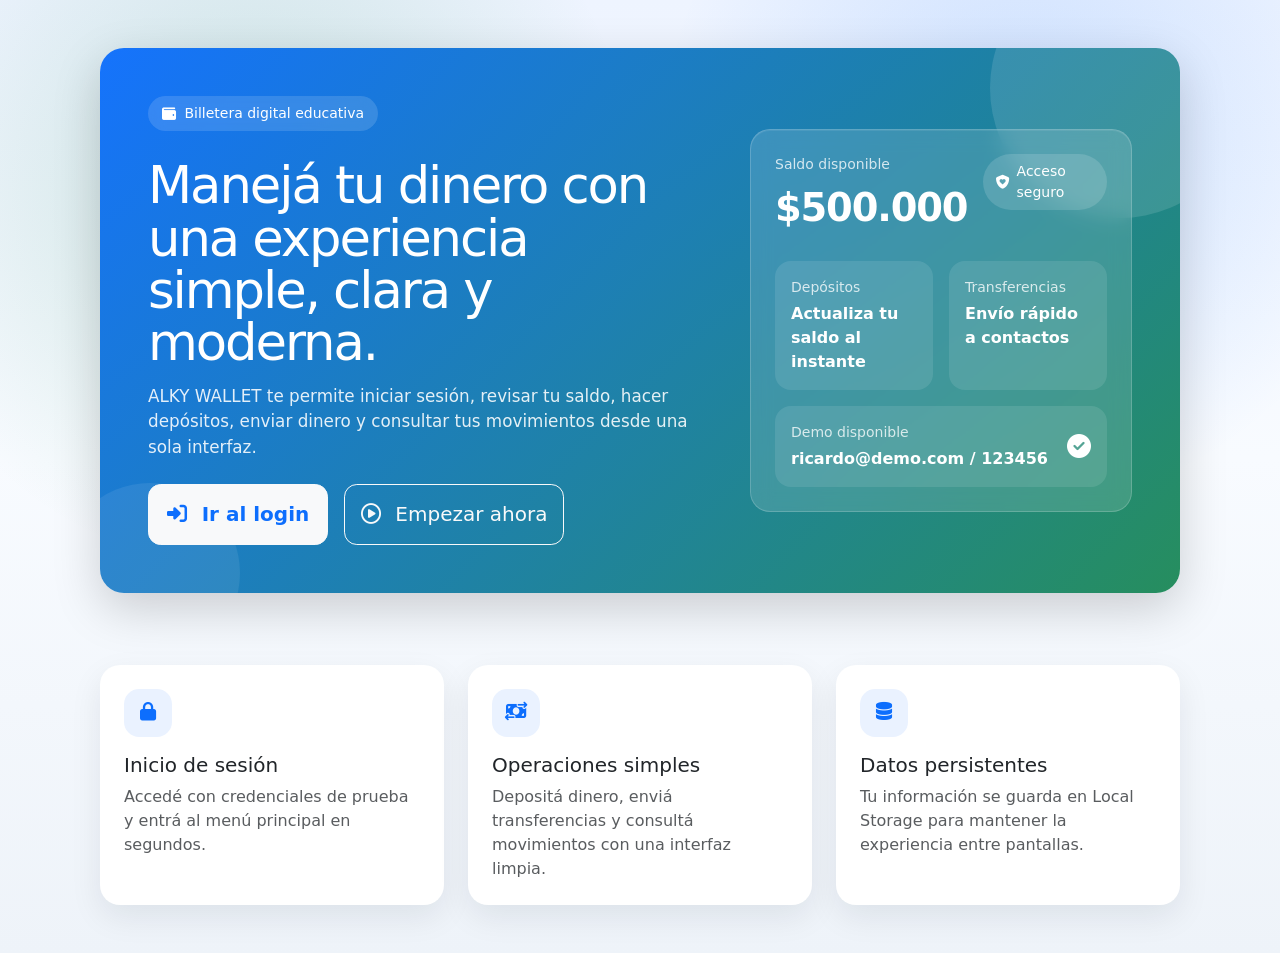
==== index.html @ ae3e5fb2 "Agregando index.html" ====
<!DOCTYPE html>
<html lang="es">
<head>
    <meta charset="UTF-8">
    <meta name="viewport" content="width=device-width, initial-scale=1">
    <title>ALKY WALLET</title>

    <link href="https://cdn.jsdelivr.net/npm/bootstrap@5.3.3/dist/css/bootstrap.min.css" rel="stylesheet">
    <link rel="stylesheet" href="https://cdnjs.cloudflare.com/ajax/libs/font-awesome/6.5.2/css/all.min.css">
    <link rel="stylesheet" href="./assets/css/style.css">
</head>
<body data-page="home">

<main class="container hero-shell py-4 py-md-5">
    <section class="card hero-card shadow-lg">
        <div class="card-body p-4 p-md-5">
            <div class="row align-items-center g-4 g-lg-5 hero-content">
                <div class="col-lg-7">
                    <span class="hero-badge mb-3">
                        <i class="fa-solid fa-wallet"></i>
                        Billetera digital educativa
                    </span>

                    <h1 class="hero-title">
                        Manejá tu dinero con una experiencia simple, clara y moderna.
                    </h1>

                    <p class="hero-copy mb-4">
                        ALKY WALLET te permite iniciar sesión, revisar tu saldo, hacer depósitos, enviar dinero y consultar tus movimientos desde una sola interfaz.
                    </p>

                    <div class="hero-actions d-flex flex-column flex-sm-row gap-3">
                        <a href="./login.html" class="btn btn-light btn-lg text-primary fw-semibold">
                            <i class="fa-solid fa-right-to-bracket me-2"></i>
                            Ir al login
                        </a>

                        <a href="./login.html" class="btn btn-outline-light btn-lg">
                            <i class="fa-regular fa-circle-play me-2"></i>
                            Empezar ahora
                        </a>
                    </div>
                </div>

                <div class="col-lg-5">
                    <div class="hero-preview p-4 p-md-4">
                        <div class="d-flex justify-content-between align-items-start gap-3 mb-4">
                            <div>
                                <div class="mini-label mb-1">Saldo disponible</div>
                                <div class="mini-amount">$500.000</div>
                            </div>

                            <div class="mini-pill">
                                <i class="fa-solid fa-shield-heart"></i>
                                Acceso seguro
                            </div>
                        </div>

                        <div class="row g-3">
                            <div class="col-6">
                                <div class="bg-white bg-opacity-10 rounded-4 p-3 h-100">
                                    <div class="mini-label mb-1">Depósitos</div>
                                    <div class="fw-semibold">Actualiza tu saldo al instante</div>
                                </div>
                            </div>

                            <div class="col-6">
                                <div class="bg-white bg-opacity-10 rounded-4 p-3 h-100">
                                    <div class="mini-label mb-1">Transferencias</div>
                                    <div class="fw-semibold">Envío rápido a contactos</div>
                                </div>
                            </div>

                            <div class="col-12">
                                <div class="bg-white bg-opacity-10 rounded-4 p-3">
                                    <div class="d-flex align-items-center justify-content-between gap-3 flex-wrap">
                                        <div>
                                            <div class="mini-label mb-1">Demo disponible</div>
                                            <div class="fw-semibold">ricardo@demo.com / 123456</div>
                                        </div>

                                        <i class="fa-solid fa-circle-check fs-4"></i>
                                    </div>
                                </div>
                            </div>
                        </div>
                    </div>
                </div>
            </div>
        </div>
    </section>

    <section class="row g-3 g-md-4 mt-4 mt-md-5">
        <div class="col-md-4">
            <div class="card feature-card">
                <div class="card-body p-4">
                    <div class="feature-icon mb-3">
                        <i class="fa-solid fa-lock"></i>
                    </div>
                    <h5 class="mb-2">Inicio de sesión</h5>
                    <p class="text-muted mb-0">Accedé con credenciales de prueba y entrá al menú principal en segundos.</p>
                </div>
            </div>
        </div>

        <div class="col-md-4">
            <div class="card feature-card">
                <div class="card-body p-4">
                    <div class="feature-icon mb-3">
                        <i class="fa-solid fa-money-bill-transfer"></i>
                    </div>
                    <h5 class="mb-2">Operaciones simples</h5>
                    <p class="text-muted mb-0">Depositá dinero, enviá transferencias y consultá movimientos con una interfaz limpia.</p>
                </div>
            </div>
        </div>

        <div class="col-md-4">
            <div class="card feature-card">
                <div class="card-body p-4">
                    <div class="feature-icon mb-3">
                        <i class="fa-solid fa-database"></i>
                    </div>
                    <h5 class="mb-2">Datos persistentes</h5>
                    <p class="text-muted mb-0">Tu información se guarda en Local Storage para mantener la experiencia entre pantallas.</p>
                </div>
            </div>
        </div>
    </section>
</main>

<script src="https://code.jquery.com/jquery-3.7.1.min.js"></script>
<script src="https://cdn.jsdelivr.net/npm/bootstrap@5.3.3/dist/js/bootstrap.bundle.min.js"></script>

</body>
</html>
---- assets/css/style.css ----
/* Base */
body {
    min-height: 100vh;
    background:
        radial-gradient(circle at top, rgba(46, 125, 50, 0.14), transparent 40%),
        linear-gradient(180deg, #f4f7fc 0%, #eef3f9 100%);
}

body[data-page="home"] {
    background:
        radial-gradient(circle at 20% 20%, rgba(25, 135, 84, 0.18), transparent 30%),
        radial-gradient(circle at 80% 15%, rgba(13, 110, 253, 0.16), transparent 28%),
        linear-gradient(180deg, #eef4ff 0%, #f8fbff 48%, #eef3f9 100%);
}

body[data-page="home"] .hero-shell {
    max-width: 1080px;
    margin: 0 auto;
    padding: 48px 0 32px;
}

body[data-page="home"] .hero-card {
    position: relative;
    overflow: hidden;
    border: 0;
    border-radius: 1.5rem;
    background:
        linear-gradient(135deg, rgba(13, 110, 253, 0.96), rgba(25, 135, 84, 0.94));
    color: #fff;
    box-shadow: 0 1.5rem 3rem rgba(13, 110, 253, 0.18);
}

body[data-page="home"] .hero-card::before,
body[data-page="home"] .hero-card::after {
    content: "";
    position: absolute;
    border-radius: 999px;
    pointer-events: none;
}

body[data-page="home"] .hero-card::before {
    width: 260px;
    height: 260px;
    top: -90px;
    right: -70px;
    background: rgba(255, 255, 255, 0.12);
}

body[data-page="home"] .hero-card::after {
    width: 180px;
    height: 180px;
    bottom: -70px;
    left: -40px;
    background: rgba(255, 255, 255, 0.08);
}

body[data-page="home"] .hero-content {
    position: relative;
    z-index: 1;
}

body[data-page="home"] .hero-badge {
    display: inline-flex;
    align-items: center;
    gap: 0.5rem;
    padding: 0.45rem 0.9rem;
    border-radius: 999px;
    background: rgba(255, 255, 255, 0.14);
    color: #fff;
    font-size: 0.875rem;
    backdrop-filter: blur(8px);
}

body[data-page="home"] .hero-title {
    font-size: clamp(2.4rem, 4vw, 4rem);
    line-height: 1.02;
    letter-spacing: -0.04em;
    margin: 0.75rem 0 1rem;
}

body[data-page="home"] .hero-copy {
    max-width: 34rem;
    color: rgba(255, 255, 255, 0.88);
    font-size: 1.05rem;
}

body[data-page="home"] .hero-actions .btn {
    min-width: 180px;
    padding-top: 0.9rem;
    padding-bottom: 0.9rem;
}

body[data-page="home"] .feature-card {
    height: 100%;
    border: 0;
    border-radius: 1.25rem;
    box-shadow: 0 0.75rem 2rem rgba(15, 23, 42, 0.08);
}

body[data-page="home"] .feature-icon {
    width: 3rem;
    height: 3rem;
    border-radius: 0.95rem;
    display: inline-flex;
    align-items: center;
    justify-content: center;
    background: #eaf2ff;
    color: #0d6efd;
    font-size: 1.15rem;
}

body[data-page="home"] .hero-preview {
    position: relative;
    z-index: 1;
    background: rgba(255, 255, 255, 0.14);
    border: 1px solid rgba(255, 255, 255, 0.18);
    border-radius: 1.25rem;
    backdrop-filter: blur(10px);
    box-shadow: inset 0 1px 0 rgba(255, 255, 255, 0.08);
}

body[data-page="home"] .hero-preview .mini-label {
    color: rgba(255, 255, 255, 0.78);
    font-size: 0.875rem;
}

body[data-page="home"] .hero-preview .mini-amount {
    font-size: clamp(1.8rem, 3vw, 2.5rem);
    font-weight: 700;
    letter-spacing: -0.03em;
}

body[data-page="home"] .hero-preview .mini-pill {
    display: inline-flex;
    align-items: center;
    gap: 0.4rem;
    padding: 0.45rem 0.8rem;
    border-radius: 999px;
    background: rgba(255, 255, 255, 0.14);
    font-size: 0.875rem;
}

/* Authentication */
.auth-card {
    max-width: 400px;
    margin: 100px auto 0;
}

/* Shared page layout */
.page-shell {
    max-width: 500px;
}

#alert-container {
    position: relative;
}

#depositLegend,
#sendConfirmationContainer {
    min-height: 1px;
}

.contact-item {
    transition: transform 0.15s ease, box-shadow 0.15s ease, border-color 0.15s ease;
}

.contact-item.is-selected {
    border-color: #198754;
    box-shadow: 0 0.5rem 1rem rgba(25, 135, 84, 0.15);
    transform: translateY(-1px);
    background: #f4fff8;
}

#selectedContactBox {
    line-height: 1.4;
}

/* Balance display */
.saldo {
    font-size: 2rem;
    color: green;
    font-weight: bold;
}

.card {
    border: 0;
    border-radius: 1rem;
}

.btn {
    border-radius: 0.8rem;
}

.list-group-item {
    border-radius: 0.8rem;
    margin-bottom: 0.75rem;
    border: 1px solid rgba(0, 0, 0, 0.08);
}

.transaction-meta {
    font-size: 0.875rem;
    color: #6c757d;
}

.contact-chip {
    display: inline-block;
    padding: 0.25rem 0.6rem;
    border-radius: 999px;
    background: #e9f5ff;
    color: #0d6efd;
    font-size: 0.875rem;
}
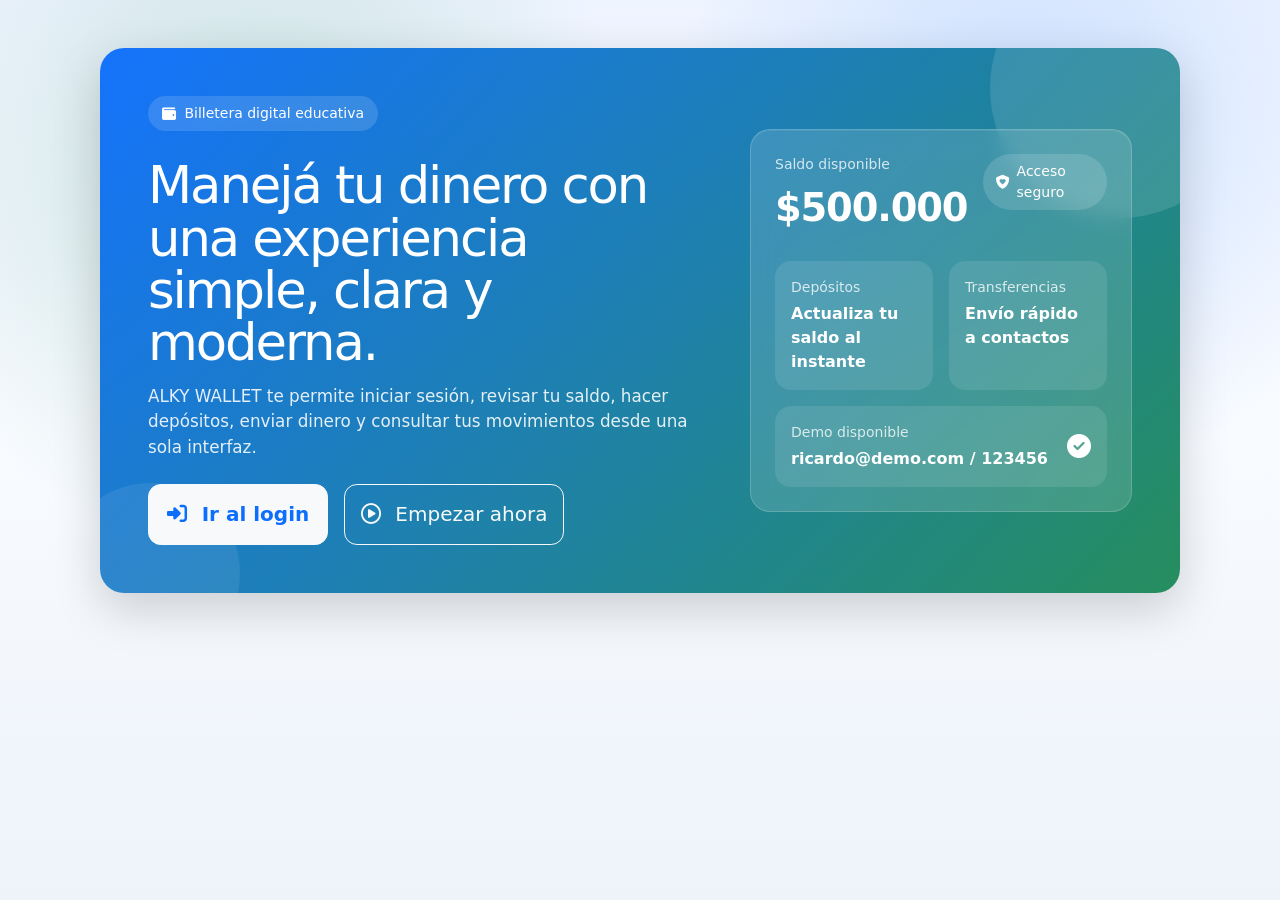
==== commit 4d96d86d: "Cambiando info de index.html" ====
--- a/index.html
+++ b/index.html
@@ -89,44 +89,6 @@
             </div>
         </div>
     </section>
-
-    <section class="row g-3 g-md-4 mt-4 mt-md-5">
-        <div class="col-md-4">
-            <div class="card feature-card">
-                <div class="card-body p-4">
-                    <div class="feature-icon mb-3">
-                        <i class="fa-solid fa-lock"></i>
-                    </div>
-                    <h5 class="mb-2">Inicio de sesión</h5>
-                    <p class="text-muted mb-0">Accedé con credenciales de prueba y entrá al menú principal en segundos.</p>
-                </div>
-            </div>
-        </div>
-
-        <div class="col-md-4">
-            <div class="card feature-card">
-                <div class="card-body p-4">
-                    <div class="feature-icon mb-3">
-                        <i class="fa-solid fa-money-bill-transfer"></i>
-                    </div>
-                    <h5 class="mb-2">Operaciones simples</h5>
-                    <p class="text-muted mb-0">Depositá dinero, enviá transferencias y consultá movimientos con una interfaz limpia.</p>
-                </div>
-            </div>
-        </div>
-
-        <div class="col-md-4">
-            <div class="card feature-card">
-                <div class="card-body p-4">
-                    <div class="feature-icon mb-3">
-                        <i class="fa-solid fa-database"></i>
-                    </div>
-                    <h5 class="mb-2">Datos persistentes</h5>
-                    <p class="text-muted mb-0">Tu información se guarda en Local Storage para mantener la experiencia entre pantallas.</p>
-                </div>
-            </div>
-        </div>
-    </section>
 </main>
 
 <script src="https://code.jquery.com/jquery-3.7.1.min.js"></script>
